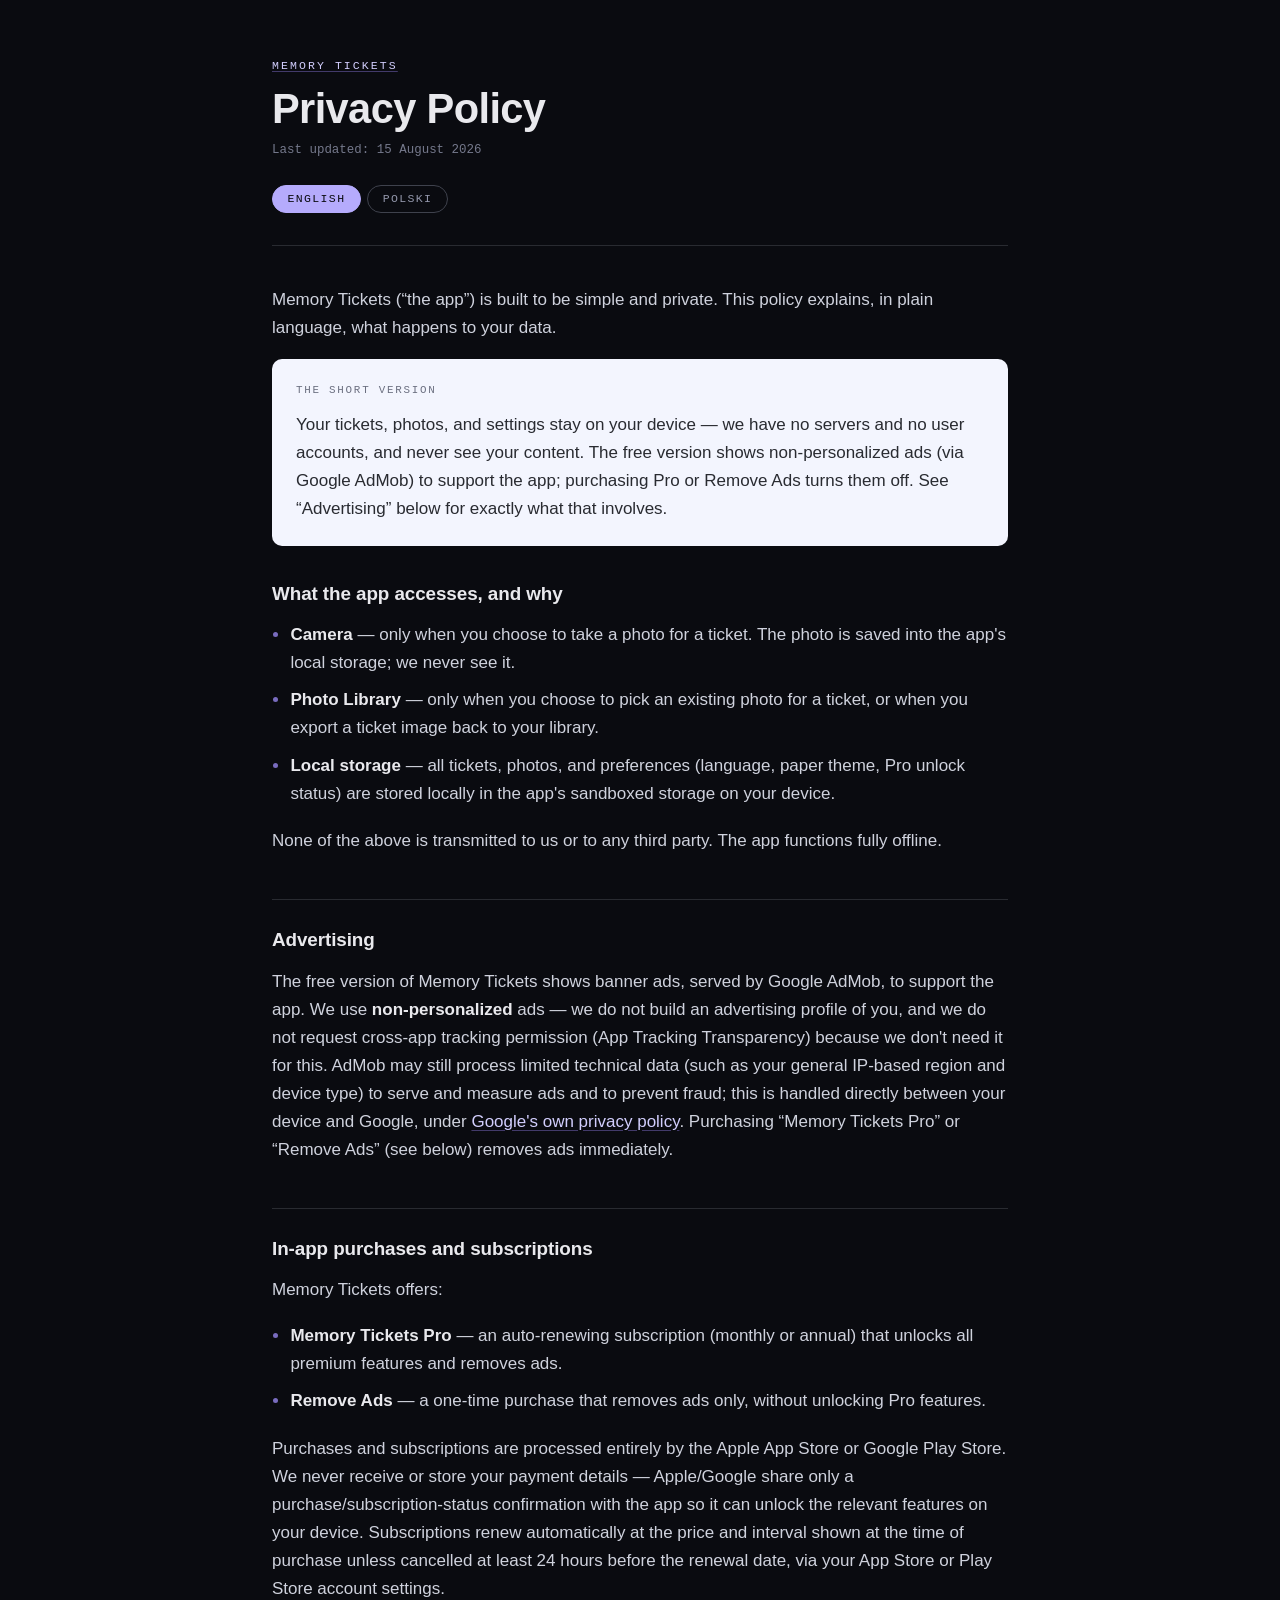
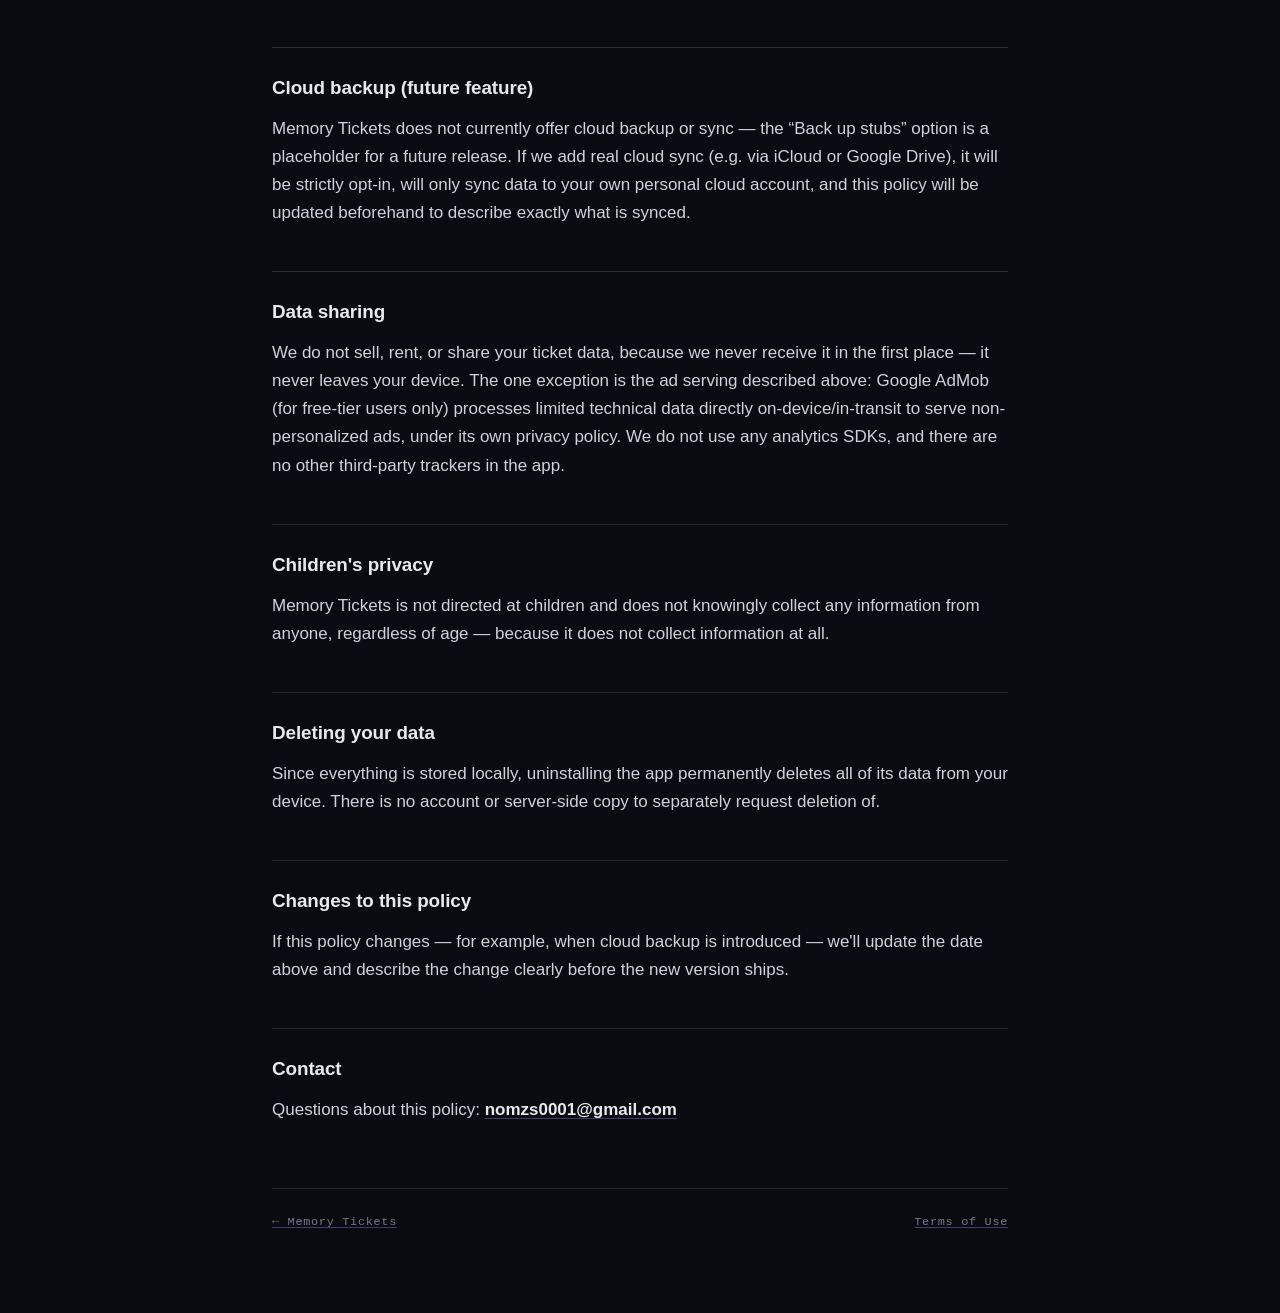
==== privacy-policy.html @ 6f2deb5b "Memory Tickets legal and support pages" ====
<!doctype html>
<html lang="en">
<head>
<meta charset="utf-8">
<meta name="viewport" content="width=device-width, initial-scale=1">
<title>Privacy Policy — Memory Tickets</title>
<meta name="description" content="Memory Tickets privacy policy. Your tickets, photos and settings stay on your device.">
<meta name="color-scheme" content="dark">
<link rel="stylesheet" href="style.css">
<link rel="icon" href="data:image/svg+xml,<svg xmlns='http://www.w3.org/2000/svg' viewBox='0 0 100 100'><text y='.9em' font-size='90'>🎫</text></svg>">
<script>document.documentElement.className += " js";</script>
</head>
<body>
<div class="wrap">

  <header class="masthead">
    <p class="eyebrow"><a href="index.html">Memory Tickets</a></p>
    <h1 data-t-en="Privacy Policy" data-t-pl="Polityka prywatności">Privacy Policy</h1>
    <p class="updated"
       data-t-en="Last updated: 15 August 2026"
       data-t-pl="Ostatnia aktualizacja: 15 sierpnia 2026">Last updated: 15 August 2026</p>
    <div class="langbar">
      <button type="button" data-set-lang="en" aria-pressed="true">English</button>
      <button type="button" data-set-lang="pl" aria-pressed="false">Polski</button>
    </div>
  </header>

  <!-- ============================ ENGLISH ============================ -->
  <div data-lang="en" class="is-active" lang="en">

    <p>Memory Tickets (“the app”) is built to be simple and private. This policy
      explains, in plain language, what happens to your data.</p>

    <div class="stub">
      <span class="stub-label">The short version</span>
      <p>Your tickets, photos, and settings stay on your device — we have no servers
        and no user accounts, and never see your content. The free version shows
        non-personalized ads (via Google AdMob) to support the app; purchasing Pro or
        Remove Ads turns them off. See “Advertising” below for exactly what that
        involves.</p>
    </div>

    <h2>What the app accesses, and why</h2>
    <ul>
      <li><strong>Camera</strong> — only when you choose to take a photo for a ticket.
        The photo is saved into the app's local storage; we never see it.</li>
      <li><strong>Photo Library</strong> — only when you choose to pick an existing
        photo for a ticket, or when you export a ticket image back to your library.</li>
      <li><strong>Local storage</strong> — all tickets, photos, and preferences
        (language, paper theme, Pro unlock status) are stored locally in the app's
        sandboxed storage on your device.</li>
    </ul>
    <p>None of the above is transmitted to us or to any third party. The app functions
      fully offline.</p>

    <h2>Advertising</h2>
    <p>The free version of Memory Tickets shows banner ads, served by Google AdMob, to
      support the app. We use <strong>non-personalized</strong> ads — we do not build an
      advertising profile of you, and we do not request cross-app tracking permission
      (App Tracking Transparency) because we don't need it for this. AdMob may still
      process limited technical data (such as your general IP-based region and device
      type) to serve and measure ads and to prevent fraud; this is handled directly
      between your device and Google, under
      <a href="https://policies.google.com/privacy">Google's own privacy policy</a>.
      Purchasing “Memory Tickets Pro” or “Remove Ads” (see below) removes ads
      immediately.</p>

    <h2>In-app purchases and subscriptions</h2>
    <p>Memory Tickets offers:</p>
    <ul>
      <li><strong>Memory Tickets Pro</strong> — an auto-renewing subscription (monthly
        or annual) that unlocks all premium features and removes ads.</li>
      <li><strong>Remove Ads</strong> — a one-time purchase that removes ads only,
        without unlocking Pro features.</li>
    </ul>
    <p>Purchases and subscriptions are processed entirely by the Apple App Store or
      Google Play Store. We never receive or store your payment details — Apple/Google
      share only a purchase/subscription-status confirmation with the app so it can
      unlock the relevant features on your device. Subscriptions renew automatically at
      the price and interval shown at the time of purchase unless cancelled at least
      24 hours before the renewal date, via your App Store or Play Store account
      settings.</p>

    <h2>Cloud backup (future feature)</h2>
    <p>Memory Tickets does not currently offer cloud backup or sync — the “Back up
      stubs” option is a placeholder for a future release. If we add real cloud sync
      (e.g. via iCloud or Google Drive), it will be strictly opt-in, will only sync data
      to your own personal cloud account, and this policy will be updated beforehand to
      describe exactly what is synced.</p>

    <h2>Data sharing</h2>
    <p>We do not sell, rent, or share your ticket data, because we never receive it in
      the first place — it never leaves your device. The one exception is the ad serving
      described above: Google AdMob (for free-tier users only) processes limited
      technical data directly on-device/in-transit to serve non-personalized ads, under
      its own privacy policy. We do not use any analytics SDKs, and there are no other
      third-party trackers in the app.</p>

    <h2>Children's privacy</h2>
    <p>Memory Tickets is not directed at children and does not knowingly collect any
      information from anyone, regardless of age — because it does not collect
      information at all.</p>

    <h2>Deleting your data</h2>
    <p>Since everything is stored locally, uninstalling the app permanently deletes all
      of its data from your device. There is no account or server-side copy to
      separately request deletion of.</p>

    <h2>Changes to this policy</h2>
    <p>If this policy changes — for example, when cloud backup is introduced — we'll
      update the date above and describe the change clearly before the new version
      ships.</p>

    <h2>Contact</h2>
    <p>Questions about this policy:
      <a href="mailto:nomzs0001@gmail.com"><strong>nomzs0001@gmail.com</strong></a></p>
  </div>

  <!-- ============================ POLSKI ============================ -->
  <div data-lang="pl" lang="pl">

    <p>Memory Tickets („aplikacja”) zostało zaprojektowane tak, by było proste
      i prywatne. Niniejsza polityka wyjaśnia prostym językiem, co dzieje się z Twoimi
      danymi.</p>

    <div class="stub">
      <span class="stub-label">W skrócie</span>
      <p>Twoje bilety, zdjęcia i ustawienia pozostają na Twoim urządzeniu — nie mamy
        serwerów ani kont użytkowników i nigdy nie widzimy Twoich treści. Wersja
        bezpłatna wyświetla niespersonalizowane reklamy (przez Google AdMob), które
        wspierają rozwój aplikacji; zakup Pro lub „Usuń reklamy” je wyłącza. Szczegóły
        w sekcji „Reklamy” poniżej.</p>
    </div>

    <h2>Do czego aplikacja ma dostęp i dlaczego</h2>
    <ul>
      <li><strong>Aparat</strong> — wyłącznie wtedy, gdy sam zdecydujesz się zrobić
        zdjęcie do biletu. Zdjęcie zapisywane jest w lokalnej pamięci aplikacji; nigdy
        go nie widzimy.</li>
      <li><strong>Galeria zdjęć</strong> — wyłącznie wtedy, gdy sam wybierzesz
        istniejące zdjęcie do biletu albo wyeksportujesz obraz biletu z powrotem do
        galerii.</li>
      <li><strong>Pamięć lokalna</strong> — wszystkie bilety, zdjęcia i preferencje
        (język, motyw papieru, status Pro) przechowywane są lokalnie, w wydzielonej
        pamięci aplikacji na Twoim urządzeniu.</li>
    </ul>
    <p>Żadna z tych rzeczy nie jest przesyłana do nas ani do jakiejkolwiek strony
      trzeciej. Aplikacja działa w pełni offline.</p>

    <h2>Reklamy</h2>
    <p>Bezpłatna wersja Memory Tickets wyświetla banery reklamowe serwowane przez Google
      AdMob, które wspierają rozwój aplikacji. Używamy reklam
      <strong>niespersonalizowanych</strong> — nie budujemy Twojego profilu reklamowego
      i nie prosimy o zgodę na śledzenie między aplikacjami (App Tracking Transparency),
      ponieważ nie jest nam ona do tego potrzebna. AdMob może mimo to przetwarzać
      ograniczone dane techniczne (takie jak przybliżony region wynikający z adresu IP
      czy typ urządzenia), aby wyświetlać i mierzyć reklamy oraz zapobiegać nadużyciom;
      odbywa się to bezpośrednio między Twoim urządzeniem a Google, na zasadach
      <a href="https://policies.google.com/privacy">polityki prywatności Google</a>.
      Zakup „Memory Tickets Pro” lub „Usuń reklamy” (patrz niżej) natychmiast usuwa
      reklamy.</p>

    <h2>Zakupy w aplikacji i subskrypcje</h2>
    <p>Memory Tickets oferuje:</p>
    <ul>
      <li><strong>Memory Tickets Pro</strong> — automatycznie odnawiającą się
        subskrypcję (miesięczną lub roczną), która odblokowuje wszystkie funkcje premium
        i usuwa reklamy.</li>
      <li><strong>Usuń reklamy</strong> — jednorazowy zakup, który usuwa wyłącznie
        reklamy, bez odblokowywania funkcji Pro.</li>
    </ul>
    <p>Zakupy i subskrypcje obsługiwane są w całości przez Apple App Store lub Google
      Play. Nigdy nie otrzymujemy ani nie przechowujemy Twoich danych płatniczych —
      Apple/Google przekazują aplikacji wyłącznie potwierdzenie statusu zakupu lub
      subskrypcji, aby mogła odblokować odpowiednie funkcje na Twoim urządzeniu.
      Subskrypcje odnawiają się automatycznie w cenie i interwale pokazanych w momencie
      zakupu, o ile nie zostaną anulowane co najmniej 24 godziny przed datą odnowienia,
      w ustawieniach konta App Store lub Google Play.</p>

    <h2>Kopia zapasowa w chmurze (funkcja przyszła)</h2>
    <p>Memory Tickets nie oferuje obecnie kopii zapasowej ani synchronizacji w chmurze —
      opcja „Kopia zapasowa biletów” to zapowiedź przyszłej wersji. Jeśli dodamy
      prawdziwą synchronizację (np. przez iCloud lub Google Drive), będzie ona wyłącznie
      dobrowolna, będzie synchronizować dane tylko z Twoim własnym, osobistym kontem
      w chmurze, a niniejsza polityka zostanie wcześniej zaktualizowana o dokładny opis
      tego, co jest synchronizowane.</p>

    <h2>Udostępnianie danych</h2>
    <p>Nie sprzedajemy, nie wynajmujemy ani nie udostępniamy danych Twoich biletów,
      ponieważ nigdy ich nie otrzymujemy — nie opuszczają one Twojego urządzenia.
      Jedynym wyjątkiem jest opisane wyżej serwowanie reklam: Google AdMob (wyłącznie
      dla użytkowników wersji bezpłatnej) przetwarza ograniczone dane techniczne
      bezpośrednio na urządzeniu i w trakcie przesyłu, aby wyświetlać reklamy
      niespersonalizowane, na zasadach własnej polityki prywatności. Nie używamy żadnych
      SDK analitycznych i w aplikacji nie ma żadnych innych mechanizmów śledzących.</p>

    <h2>Prywatność dzieci</h2>
    <p>Memory Tickets nie jest skierowane do dzieci i świadomie nie zbiera żadnych
      informacji od nikogo, niezależnie od wieku — ponieważ w ogóle nie zbiera
      informacji.</p>

    <h2>Usuwanie danych</h2>
    <p>Ponieważ wszystko przechowywane jest lokalnie, odinstalowanie aplikacji trwale
      usuwa wszystkie jej dane z Twojego urządzenia. Nie istnieje żadne konto ani kopia
      po stronie serwera, o której usunięcie trzeba by osobno wnioskować.</p>

    <h2>Zmiany w polityce</h2>
    <p>Jeśli niniejsza polityka ulegnie zmianie — na przykład przy wprowadzeniu kopii
      zapasowej w chmurze — zaktualizujemy datę powyżej i jasno opiszemy zmianę, zanim
      nowa wersja trafi do użytkowników.</p>

    <h2>Kontakt</h2>
    <p>Pytania dotyczące tej polityki:
      <a href="mailto:nomzs0001@gmail.com"><strong>nomzs0001@gmail.com</strong></a></p>
  </div>

  <footer>
    <span><a href="index.html">← Memory Tickets</a></span>
    <span><a href="terms-of-use.html">Terms of Use</a></span>
  </footer>

</div>
<script src="lang.js"></script>
</body>
</html>
---- style.css ----
/* Memory Tickets — legal & support site.
   Palette mirrors the app's "Nocturne" design system (see
   ios/MemoryTickets/Sources/DesignSystem/Colors.swift). No external fonts or
   assets: the page must load instantly and work offline for store reviewers. */

:root {
  --bg: #0a0b10;
  --paper: #f3f5fe;
  --paper-text: #292b31;
  --text: #e9e9ed;
  --muted-1: #9397ab;
  --muted-2: #75798c;
  --muted-3: #595d6c;
  --hairline: #3f424d;
  --subtle: #292b31;
  --accent-300: #d2cefd;
  --accent-400: #b5abfc;
  --accent: #9184d9;
  --accent-700: #796cbf;
  --accent-900: #423a6a;

  --mono: ui-monospace, SFMono-Regular, "SF Mono", Menlo, Consolas,
    "Liberation Mono", monospace;
  --sans: -apple-system, BlinkMacSystemFont, "Segoe UI", Roboto, Helvetica,
    Arial, sans-serif;

  --measure: 46rem;
}

* { box-sizing: border-box; }

html { -webkit-text-size-adjust: 100%; }

body {
  margin: 0;
  background: var(--bg);
  color: var(--text);
  font-family: var(--sans);
  font-size: 17px;
  line-height: 1.65;
  /* Long-form legal text reads better slightly narrower than full-width. */
  padding: 0 1.25rem 5rem;
}

.wrap {
  max-width: var(--measure);
  margin: 0 auto;
}

/* ---------- Masthead ---------- */

header.masthead {
  padding: 3.5rem 0 2rem;
  border-bottom: 1px solid var(--subtle);
  margin-bottom: 2.5rem;
}

.eyebrow {
  font-family: var(--mono);
  font-size: 0.72rem;
  letter-spacing: 0.18em;
  text-transform: uppercase;
  color: var(--accent-400);
  margin: 0 0 0.6rem;
}

h1 {
  font-size: clamp(1.9rem, 5vw, 2.6rem);
  line-height: 1.15;
  letter-spacing: -0.015em;
  margin: 0 0 0.5rem;
  font-weight: 700;
}

.updated {
  font-family: var(--mono);
  font-size: 0.78rem;
  color: var(--muted-2);
  margin: 0;
}

/* ---------- Long-form content ---------- */

h2 {
  font-size: 1.18rem;
  letter-spacing: -0.005em;
  margin: 2.75rem 0 0.75rem;
  padding-top: 1.5rem;
  border-top: 1px solid var(--subtle);
  font-weight: 650;
}

h2:first-of-type { border-top: none; padding-top: 0; margin-top: 1.5rem; }

p, li { color: #cfd2dd; }

p { margin: 0 0 1.1rem; }

ul { margin: 0 0 1.2rem; padding-left: 1.15rem; }
li { margin-bottom: 0.6rem; }
li::marker { color: var(--accent-700); }

strong { color: var(--text); font-weight: 650; }

a {
  color: var(--accent-300);
  text-decoration-color: var(--accent-900);
  text-underline-offset: 0.15em;
}
a:hover { text-decoration-color: var(--accent-400); }

/* The "short version" callout — styled as a ticket stub in cream paper,
   echoing the app's core visual motif. */
.stub {
  background: var(--paper);
  color: var(--paper-text);
  border-radius: 10px;
  padding: 1.4rem 1.5rem;
  margin: 0 0 2rem;
  position: relative;
}
.stub p { color: var(--paper-text); margin: 0; }
.stub p + p { margin-top: 0.9rem; }
.stub strong { color: #14151a; }
.stub a { color: #4a3f8f; text-decoration-color: #b5abfc; }
.stub .stub-label {
  font-family: var(--mono);
  font-size: 0.68rem;
  letter-spacing: 0.16em;
  text-transform: uppercase;
  color: #6b6f80;
  display: block;
  margin-bottom: 0.7rem;
}

/* ---------- Language toggle ---------- */

.langbar {
  display: flex;
  gap: 0.4rem;
  align-items: center;
  margin-top: 1.5rem;
}

.langbar button {
  font-family: var(--mono);
  font-size: 0.72rem;
  letter-spacing: 0.12em;
  text-transform: uppercase;
  color: var(--muted-1);
  background: transparent;
  border: 1px solid var(--hairline);
  border-radius: 999px;
  padding: 0.4rem 0.9rem;
  cursor: pointer;
  transition: color 0.15s, border-color 0.15s, background 0.15s;
}
.langbar button:hover { color: var(--text); border-color: var(--muted-3); }
.langbar button[aria-pressed="true"] {
  color: var(--bg);
  background: var(--accent-400);
  border-color: var(--accent-400);
}

/* Without JS, both language versions stay visible — a store reviewer must
   never hit a blank page. JS marks the root, and only then do we filter. */
.js [data-lang] { display: none; }
.js [data-lang].is-active { display: block; }

/* When both are shown (no-JS), separate them clearly. */
[data-lang] + [data-lang] {
  margin-top: 4rem;
  padding-top: 2.5rem;
  border-top: 2px solid var(--hairline);
}
.js [data-lang] + [data-lang] {
  margin-top: 0;
  padding-top: 0;
  border-top: none;
}

/* ---------- Index / landing ---------- */

.lede {
  font-size: 1.1rem;
  color: var(--muted-1);
  max-width: 34rem;
}

.cards {
  display: grid;
  gap: 1rem;
  grid-template-columns: repeat(auto-fit, minmax(15rem, 1fr));
  margin: 2.5rem 0;
  padding: 0;
  list-style: none;
}

.card {
  display: block;
  border: 1px solid var(--hairline);
  border-radius: 12px;
  padding: 1.35rem 1.4rem;
  text-decoration: none;
  transition: border-color 0.15s, background 0.15s;
  background: #0e0f16;
}
.card:hover { border-color: var(--accent-700); background: #12131c; }
.card h3 {
  margin: 0 0 0.35rem;
  font-size: 1.02rem;
  color: var(--text);
  font-weight: 650;
}
.card p { margin: 0; font-size: 0.92rem; color: var(--muted-2); }

.contact {
  border: 1px solid var(--subtle);
  border-radius: 12px;
  padding: 1.5rem;
  margin-top: 2.5rem;
}
.contact h2 { border: none; padding-top: 0; margin-top: 0; }

/* ---------- Footer ---------- */

footer {
  margin-top: 4rem;
  padding-top: 1.5rem;
  border-top: 1px solid var(--subtle);
  font-family: var(--mono);
  font-size: 0.74rem;
  letter-spacing: 0.06em;
  color: var(--muted-3);
  display: flex;
  flex-wrap: wrap;
  gap: 0.5rem 1.25rem;
  justify-content: space-between;
}
footer a { color: var(--muted-2); }
footer a:hover { color: var(--accent-300); }

/* ---------- Motion / accessibility ---------- */

@media (prefers-reduced-motion: reduce) {
  * { transition: none !important; }
}

:focus-visible {
  outline: 2px solid var(--accent-400);
  outline-offset: 2px;
  border-radius: 3px;
}

/* Light-mode readers: keep the dark treatment (it is the brand), but ensure
   we never inherit a transparent body from the host. */
@media (prefers-color-scheme: light) {
  body { background: var(--bg); color: var(--text); }
}
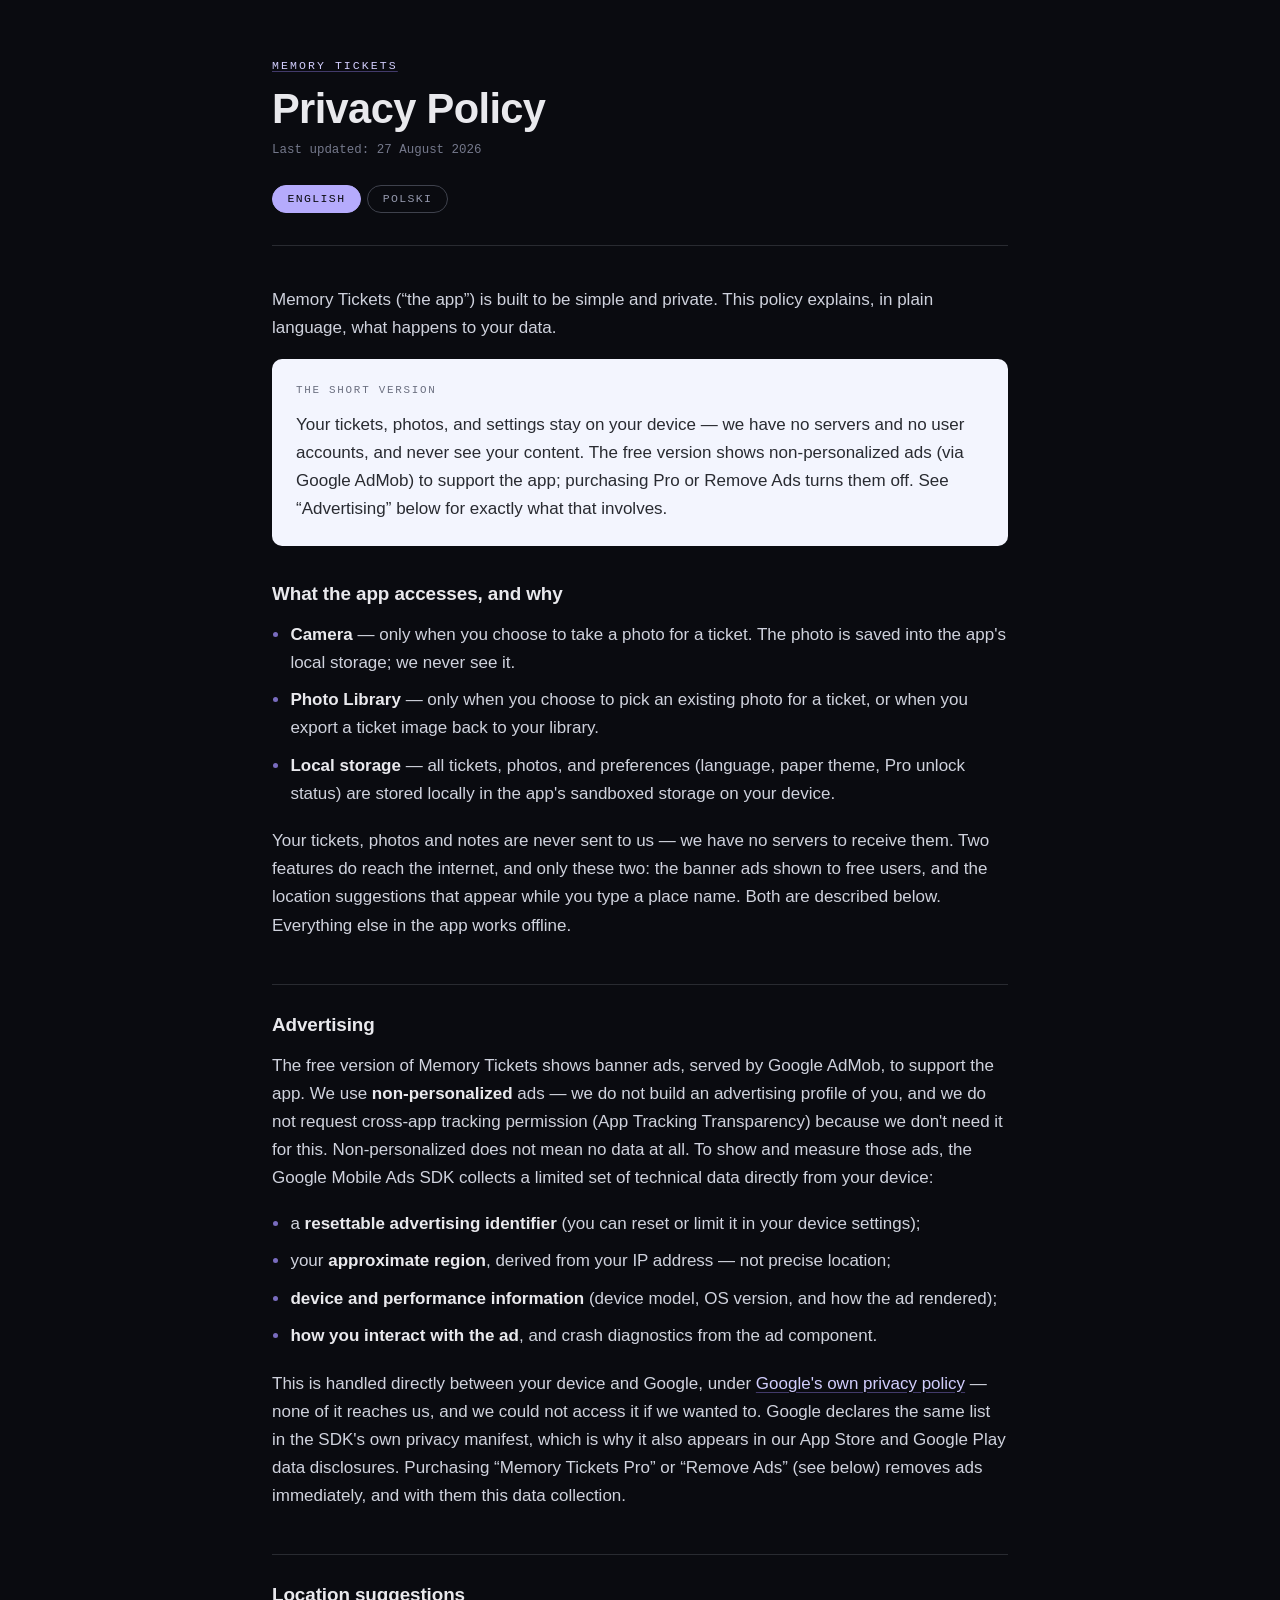
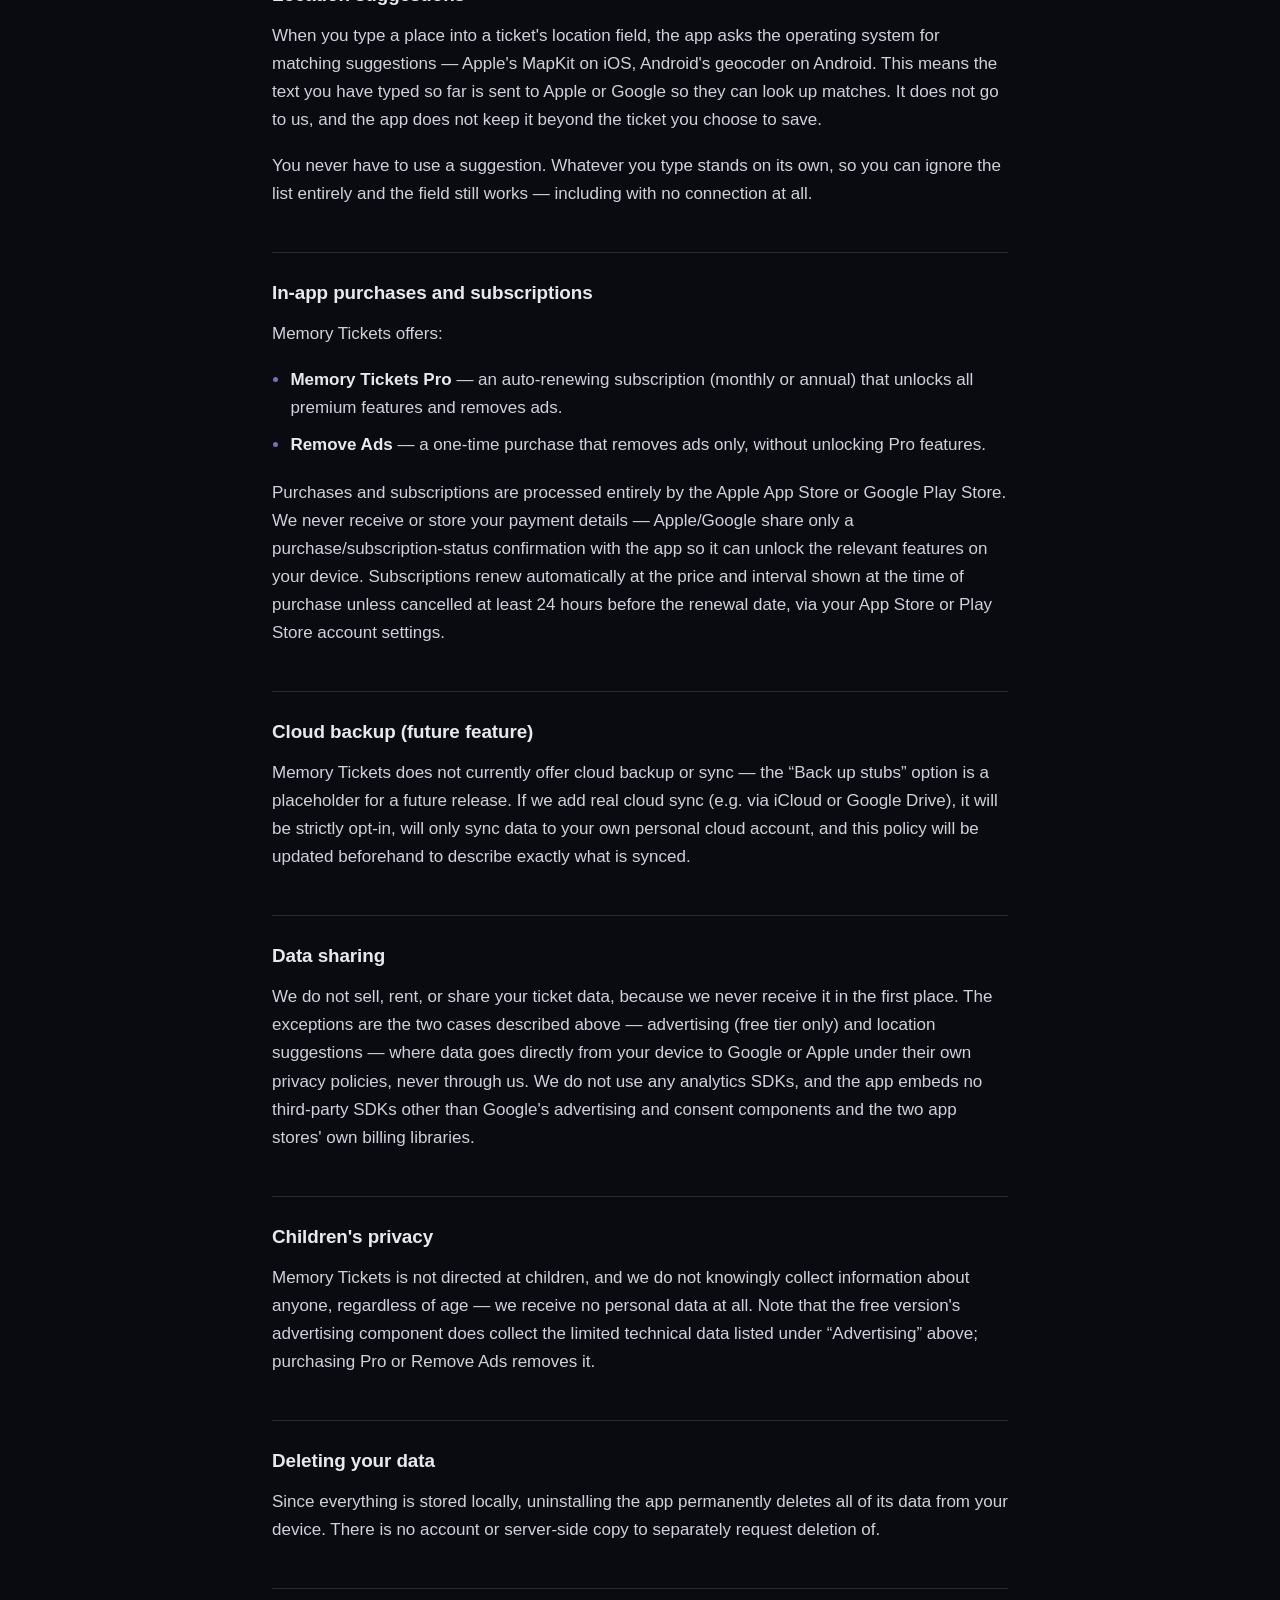
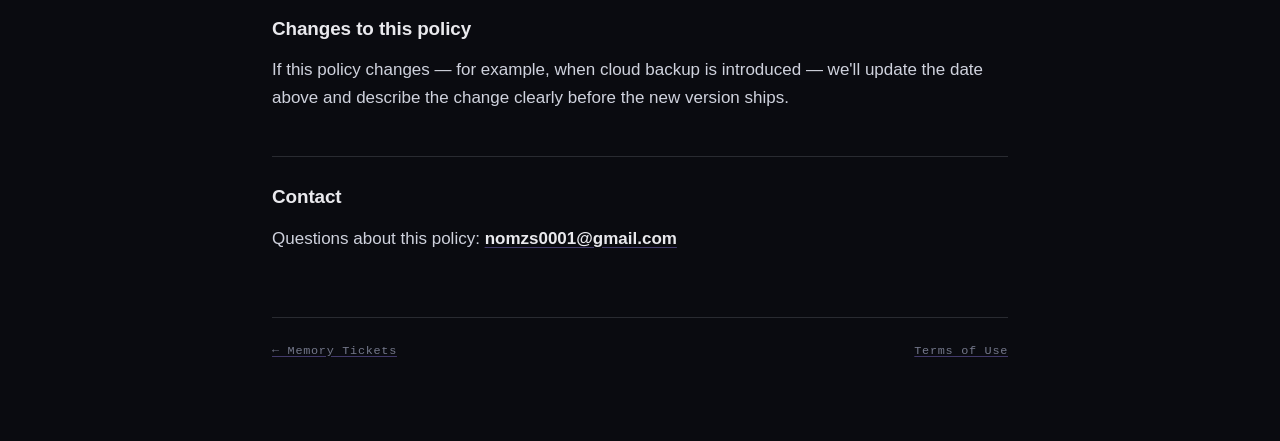
==== commit d7e7cc81: "Publish the corrected privacy policy; retarget the landing copy The privacy policy live on this site" ====
--- a/privacy-policy.html
+++ b/privacy-policy.html
@@ -17,8 +17,8 @@
     <p class="eyebrow"><a href="index.html">Memory Tickets</a></p>
     <h1 data-t-en="Privacy Policy" data-t-pl="Polityka prywatności">Privacy Policy</h1>
     <p class="updated"
-       data-t-en="Last updated: 15 August 2026"
-       data-t-pl="Ostatnia aktualizacja: 15 sierpnia 2026">Last updated: 15 August 2026</p>
+       data-t-en="Last updated: 27 August 2026"
+       data-t-pl="Ostatnia aktualizacja: 27 sierpnia 2026">Last updated: 27 August 2026</p>
     <div class="langbar">
       <button type="button" data-set-lang="en" aria-pressed="true">English</button>
       <button type="button" data-set-lang="pl" aria-pressed="false">Polski</button>
@@ -50,20 +50,45 @@
         (language, paper theme, Pro unlock status) are stored locally in the app's
         sandboxed storage on your device.</li>
     </ul>
-    <p>None of the above is transmitted to us or to any third party. The app functions
-      fully offline.</p>
+    <p>Your tickets, photos and notes are never sent to us — we have no servers to
+      receive them. Two features do reach the internet, and only these two: the banner
+      ads shown to free users, and the location suggestions that appear while you type a
+      place name. Both are described below. Everything else in the app works offline.</p>
 
     <h2>Advertising</h2>
     <p>The free version of Memory Tickets shows banner ads, served by Google AdMob, to
       support the app. We use <strong>non-personalized</strong> ads — we do not build an
       advertising profile of you, and we do not request cross-app tracking permission
-      (App Tracking Transparency) because we don't need it for this. AdMob may still
-      process limited technical data (such as your general IP-based region and device
-      type) to serve and measure ads and to prevent fraud; this is handled directly
-      between your device and Google, under
-      <a href="https://policies.google.com/privacy">Google's own privacy policy</a>.
-      Purchasing “Memory Tickets Pro” or “Remove Ads” (see below) removes ads
-      immediately.</p>
+      (App Tracking Transparency) because we don't need it for this. Non-personalized does not mean
+      no data at all. To show and measure those ads, the Google Mobile Ads SDK collects a
+      limited set of technical data directly from your device:</p>
+    <ul>
+      <li>a <strong>resettable advertising identifier</strong> (you can reset or limit it
+        in your device settings);</li>
+      <li>your <strong>approximate region</strong>, derived from your IP address — not
+        precise location;</li>
+      <li><strong>device and performance information</strong> (device model, OS version,
+        and how the ad rendered);</li>
+      <li><strong>how you interact with the ad</strong>, and crash diagnostics from the
+        ad component.</li>
+    </ul>
+    <p>This is handled directly between your device and Google, under
+      <a href="https://policies.google.com/privacy">Google's own privacy policy</a> —
+      none of it reaches us, and we could not access it if we wanted to. Google declares
+      the same list in the SDK's own privacy manifest, which is why it also appears in
+      our App Store and Google Play data disclosures. Purchasing “Memory Tickets Pro” or
+      “Remove Ads” (see below) removes ads immediately, and with them this data
+      collection.</p>
+
+    <h2>Location suggestions</h2>
+    <p>When you type a place into a ticket's location field, the app asks the operating
+      system for matching suggestions — Apple's MapKit on iOS, Android's geocoder on
+      Android. This means the text you have typed so far is sent to Apple or Google so
+      they can look up matches. It does not go to us, and the app does not keep it beyond
+      the ticket you choose to save.</p>
+    <p>You never have to use a suggestion. Whatever you type stands on its own, so you can
+      ignore the list entirely and the field still works — including with no connection at
+      all.</p>
 
     <h2>In-app purchases and subscriptions</h2>
     <p>Memory Tickets offers:</p>
@@ -90,16 +115,19 @@
 
     <h2>Data sharing</h2>
     <p>We do not sell, rent, or share your ticket data, because we never receive it in
-      the first place — it never leaves your device. The one exception is the ad serving
-      described above: Google AdMob (for free-tier users only) processes limited
-      technical data directly on-device/in-transit to serve non-personalized ads, under
-      its own privacy policy. We do not use any analytics SDKs, and there are no other
-      third-party trackers in the app.</p>
+      the first place. The exceptions are the two cases described above — advertising
+      (free tier only) and location suggestions — where data goes directly from your
+      device to Google or Apple under their own privacy policies, never through us. We do
+      not use any analytics SDKs, and the app embeds no third-party SDKs other than
+      Google's advertising and consent components and the two app stores' own billing
+      libraries.</p>
 
     <h2>Children's privacy</h2>
-    <p>Memory Tickets is not directed at children and does not knowingly collect any
-      information from anyone, regardless of age — because it does not collect
-      information at all.</p>
+    <p>Memory Tickets is not directed at children, and we do not knowingly collect
+      information about anyone, regardless of age — we receive no personal data at all.
+      Note that the free version's advertising component does collect the limited
+      technical data listed under “Advertising” above; purchasing Pro or Remove Ads
+      removes it.</p>
 
     <h2>Deleting your data</h2>
     <p>Since everything is stored locally, uninstalling the app permanently deletes all
@@ -144,21 +172,48 @@
         (język, motyw papieru, status Pro) przechowywane są lokalnie, w wydzielonej
         pamięci aplikacji na Twoim urządzeniu.</li>
     </ul>
-    <p>Żadna z tych rzeczy nie jest przesyłana do nas ani do jakiejkolwiek strony
-      trzeciej. Aplikacja działa w pełni offline.</p>
+    <p>Twoje bilety, zdjęcia i notatki nigdy nie trafiają do nas — nie mamy serwerów,
+      które mogłyby je odebrać. Dwie funkcje łączą się z internetem i tylko te dwie:
+      baner reklamowy pokazywany w wersji bezpłatnej oraz podpowiedzi lokalizacji
+      pojawiające się podczas wpisywania nazwy miejsca. Obie opisujemy poniżej. Cała
+      reszta aplikacji działa offline.</p>
 
     <h2>Reklamy</h2>
     <p>Bezpłatna wersja Memory Tickets wyświetla banery reklamowe serwowane przez Google
       AdMob, które wspierają rozwój aplikacji. Używamy reklam
       <strong>niespersonalizowanych</strong> — nie budujemy Twojego profilu reklamowego
       i nie prosimy o zgodę na śledzenie między aplikacjami (App Tracking Transparency),
-      ponieważ nie jest nam ona do tego potrzebna. AdMob może mimo to przetwarzać
-      ograniczone dane techniczne (takie jak przybliżony region wynikający z adresu IP
-      czy typ urządzenia), aby wyświetlać i mierzyć reklamy oraz zapobiegać nadużyciom;
-      odbywa się to bezpośrednio między Twoim urządzeniem a Google, na zasadach
-      <a href="https://policies.google.com/privacy">polityki prywatności Google</a>.
-      Zakup „Memory Tickets Pro” lub „Usuń reklamy” (patrz niżej) natychmiast usuwa
-      reklamy.</p>
+      ponieważ nie jest nam ona do tego potrzebna. Niespersonalizowane nie
+      oznacza jednak „bez żadnych danych”. Aby wyświetlić i zmierzyć te reklamy, pakiet
+      Google Mobile Ads pobiera z Twojego urządzenia ograniczony zestaw danych
+      technicznych:</p>
+    <ul>
+      <li><strong>resetowalny identyfikator reklamowy</strong> (możesz go zresetować lub
+        ograniczyć w ustawieniach urządzenia);</li>
+      <li><strong>przybliżony region</strong> ustalony na podstawie adresu IP — nie
+        dokładną lokalizację;</li>
+      <li><strong>informacje o urządzeniu i jego wydajności</strong> (model, wersja
+        systemu, sposób wyrenderowania reklamy);</li>
+      <li><strong>sposób interakcji z reklamą</strong> oraz dane diagnostyczne awarii
+        komponentu reklamowego.</li>
+    </ul>
+    <p>Odbywa się to bezpośrednio między Twoim urządzeniem a Google, na zasadach
+      <a href="https://policies.google.com/privacy">polityki prywatności Google</a> —
+      nic z tego do nas nie trafia i nie moglibyśmy uzyskać do tego dostępu, nawet
+      gdybyśmy chcieli. Google deklaruje tę samą listę we własnym manifeście prywatności
+      pakietu, dlatego pojawia się ona również w naszych deklaracjach danych w App Store
+      i Google Play. Zakup „Memory Tickets Pro” lub „Usuń reklamy” (patrz niżej)
+      natychmiast usuwa reklamy, a wraz z nimi to zbieranie danych.</p>
+
+    <h2>Podpowiedzi lokalizacji</h2>
+    <p>Gdy wpisujesz miejsce w pole lokalizacji biletu, aplikacja prosi system operacyjny
+      o pasujące podpowiedzi — MapKit firmy Apple na iOS, geokoder Androida na
+      Androidzie. Oznacza to, że wpisany dotąd tekst trafia do Apple lub Google, aby
+      wyszukać dopasowania. Nie trafia do nas, a aplikacja nie przechowuje go poza
+      biletem, który zdecydujesz się zapisać.</p>
+    <p>Nigdy nie musisz korzystać z podpowiedzi. To, co wpiszesz, jest wystarczające samo
+      w sobie, więc możesz całkowicie zignorować listę, a pole nadal zadziała — również
+      bez połączenia z internetem.</p>
 
     <h2>Zakupy w aplikacji i subskrypcje</h2>
     <p>Memory Tickets oferuje:</p>
@@ -187,17 +242,18 @@
 
     <h2>Udostępnianie danych</h2>
     <p>Nie sprzedajemy, nie wynajmujemy ani nie udostępniamy danych Twoich biletów,
-      ponieważ nigdy ich nie otrzymujemy — nie opuszczają one Twojego urządzenia.
-      Jedynym wyjątkiem jest opisane wyżej serwowanie reklam: Google AdMob (wyłącznie
-      dla użytkowników wersji bezpłatnej) przetwarza ograniczone dane techniczne
-      bezpośrednio na urządzeniu i w trakcie przesyłu, aby wyświetlać reklamy
-      niespersonalizowane, na zasadach własnej polityki prywatności. Nie używamy żadnych
-      SDK analitycznych i w aplikacji nie ma żadnych innych mechanizmów śledzących.</p>
+      ponieważ w ogóle ich nie otrzymujemy. Wyjątkiem są dwie sytuacje opisane wyżej —
+      reklamy (tylko wersja bezpłatna) oraz podpowiedzi lokalizacji — w których dane
+      trafiają bezpośrednio z Twojego urządzenia do Google lub Apple, na zasadach ich
+      własnych polityk prywatności, nigdy za naszym pośrednictwem. Nie używamy żadnych
+      SDK analitycznych, a aplikacja nie zawiera zewnętrznych pakietów innych niż
+      komponenty reklamowe i zgód Google oraz biblioteki płatności obu sklepów.</p>
 
     <h2>Prywatność dzieci</h2>
-    <p>Memory Tickets nie jest skierowane do dzieci i świadomie nie zbiera żadnych
-      informacji od nikogo, niezależnie od wieku — ponieważ w ogóle nie zbiera
-      informacji.</p>
+    <p>Memory Tickets nie jest skierowane do dzieci i nie zbieramy świadomie informacji
+      o nikim, niezależnie od wieku — nie otrzymujemy żadnych danych osobowych. Pamiętaj,
+      że komponent reklamowy w wersji bezpłatnej pobiera ograniczone dane techniczne
+      wymienione wyżej w sekcji „Reklamy”; zakup Pro lub „Usuń reklamy” to eliminuje.</p>
 
     <h2>Usuwanie danych</h2>
     <p>Ponieważ wszystko przechowywane jest lokalnie, odinstalowanie aplikacji trwale
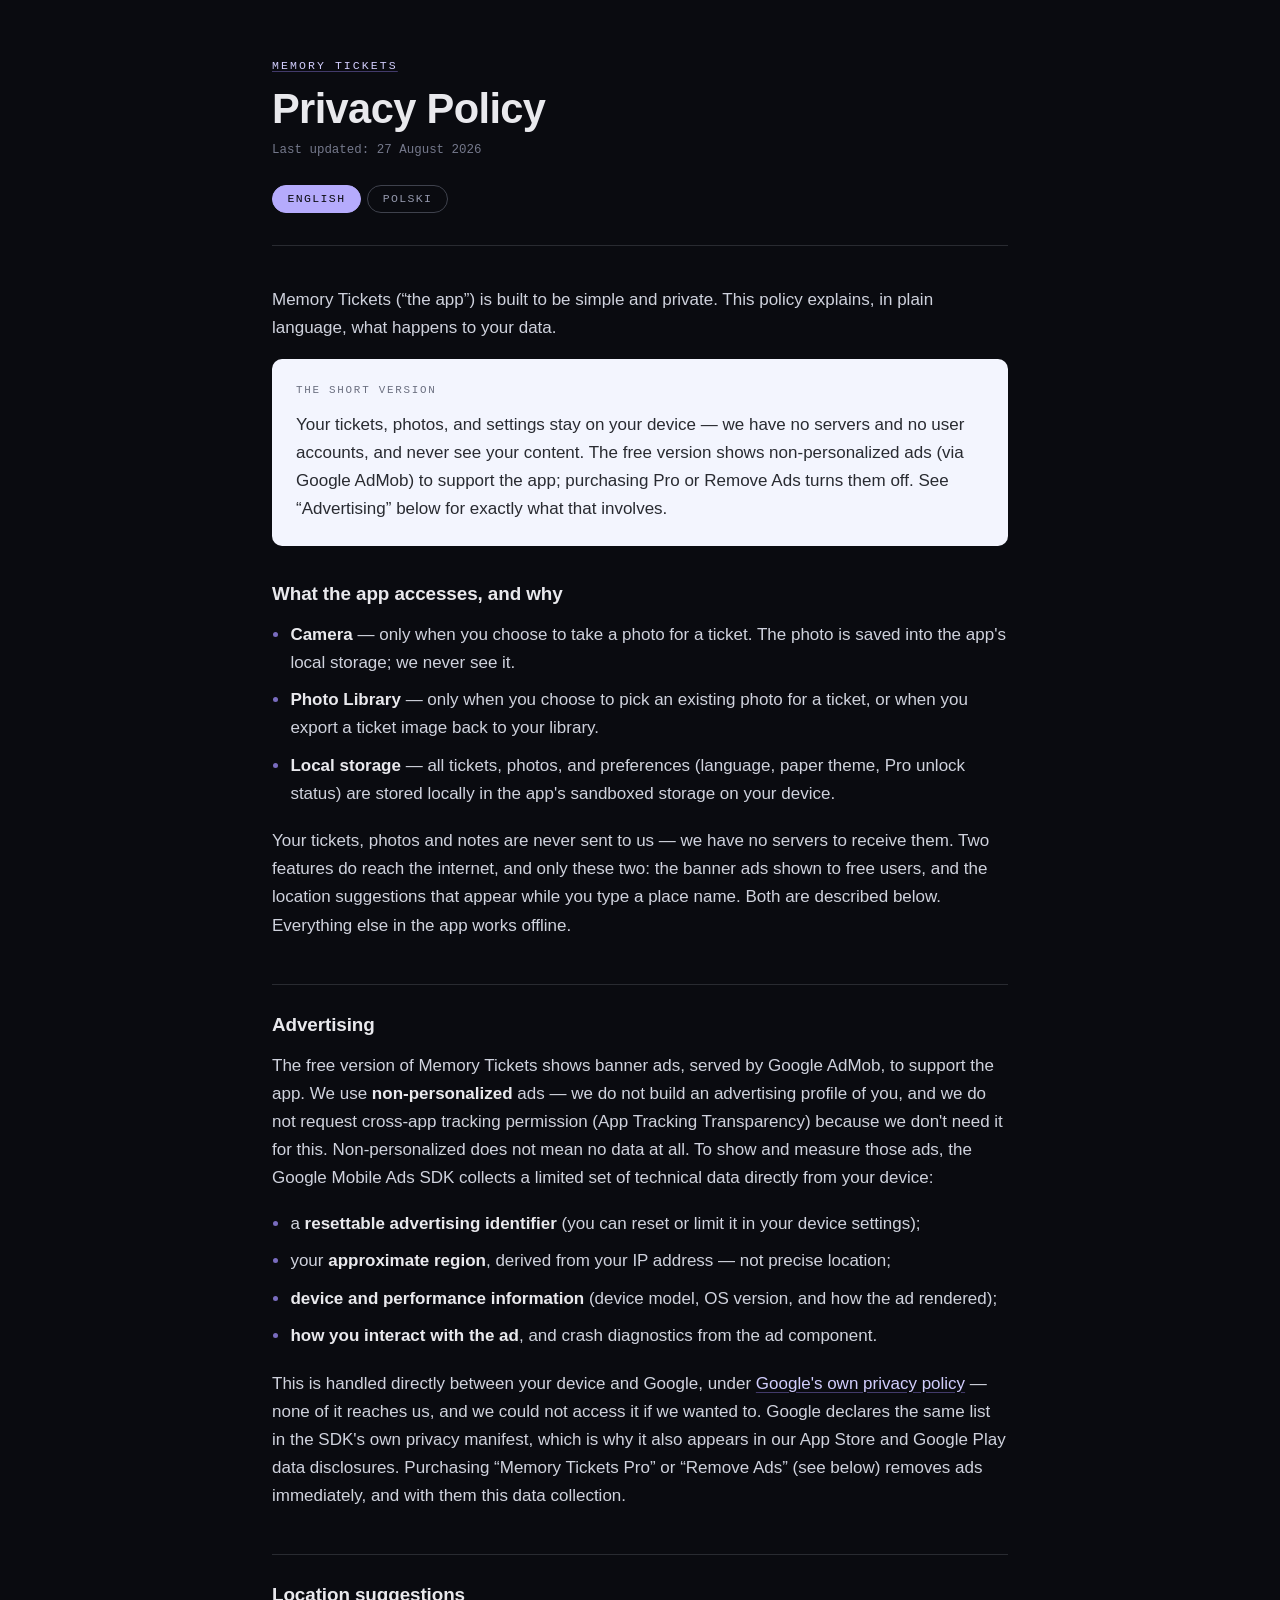
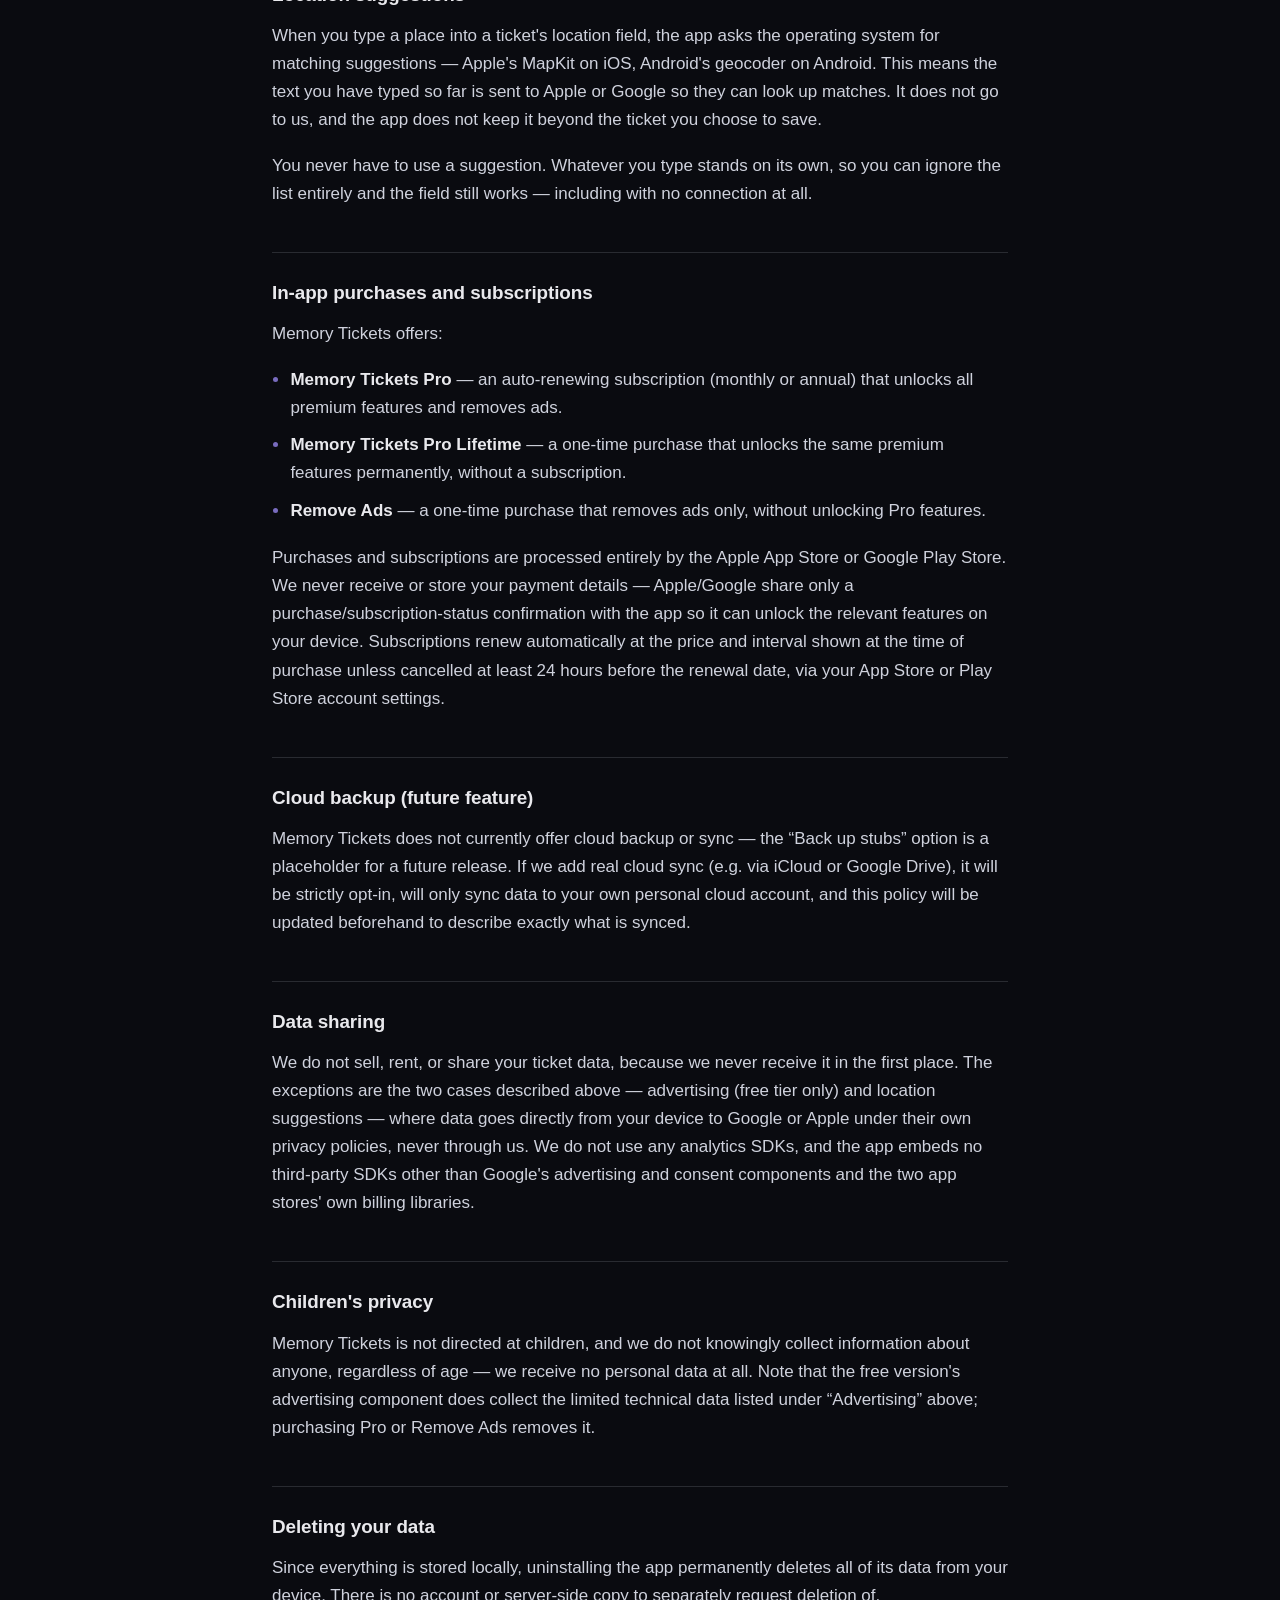
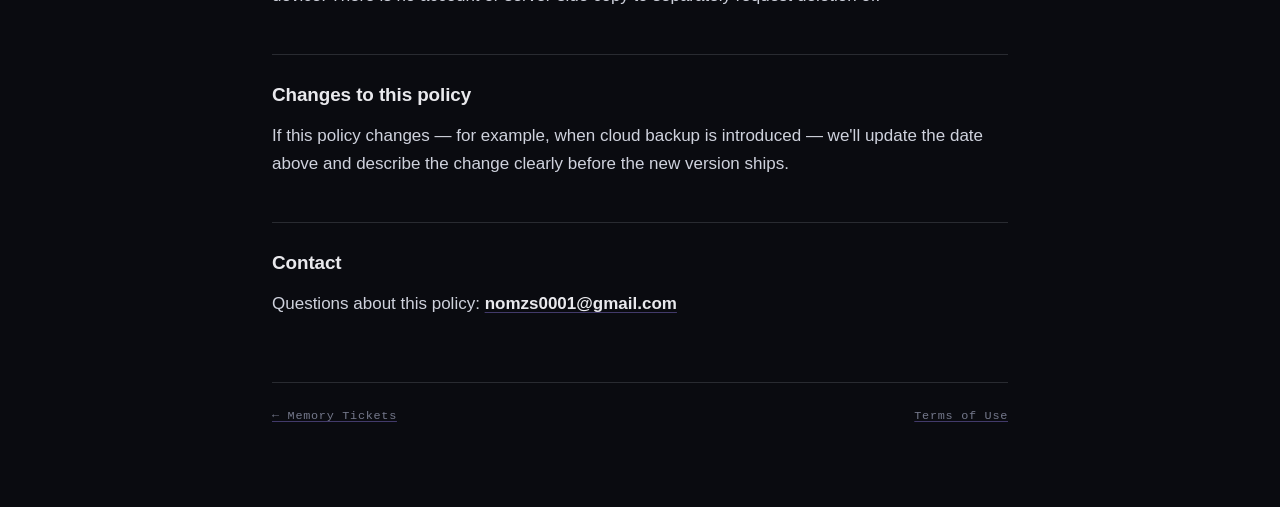
==== commit 6be83cca: "Name the lifetime purchase alongside the other two products The app now sells Memory Tickets Pro as " ====
--- a/privacy-policy.html
+++ b/privacy-policy.html
@@ -95,6 +95,8 @@
     <ul>
       <li><strong>Memory Tickets Pro</strong> — an auto-renewing subscription (monthly
         or annual) that unlocks all premium features and removes ads.</li>
+      <li><strong>Memory Tickets Pro Lifetime</strong> — a one-time purchase that
+        unlocks the same premium features permanently, without a subscription.</li>
       <li><strong>Remove Ads</strong> — a one-time purchase that removes ads only,
         without unlocking Pro features.</li>
     </ul>
@@ -221,6 +223,8 @@
       <li><strong>Memory Tickets Pro</strong> — automatycznie odnawiającą się
         subskrypcję (miesięczną lub roczną), która odblokowuje wszystkie funkcje premium
         i usuwa reklamy.</li>
+      <li><strong>Memory Tickets Pro Lifetime</strong> — jednorazowy zakup, który
+        odblokowuje te same funkcje premium na stałe, bez subskrypcji.</li>
       <li><strong>Usuń reklamy</strong> — jednorazowy zakup, który usuwa wyłącznie
         reklamy, bez odblokowywania funkcji Pro.</li>
     </ul>
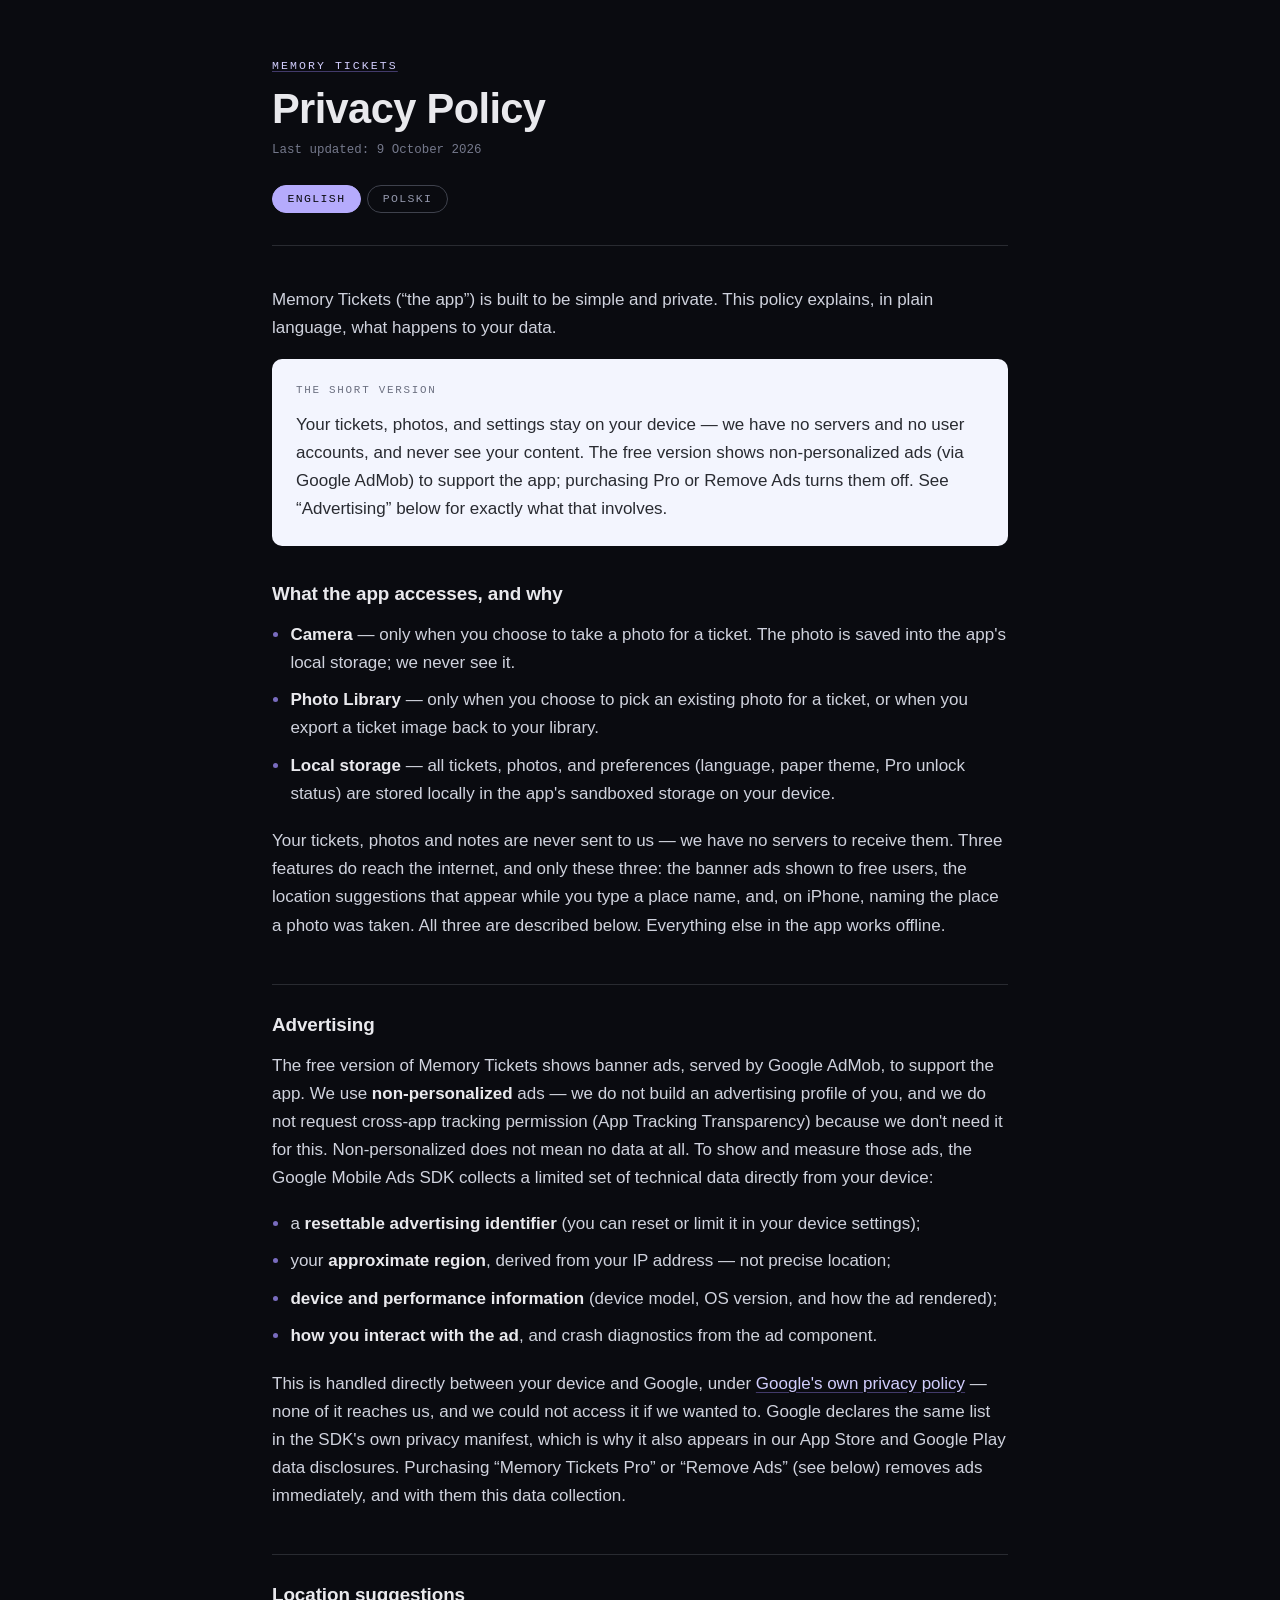
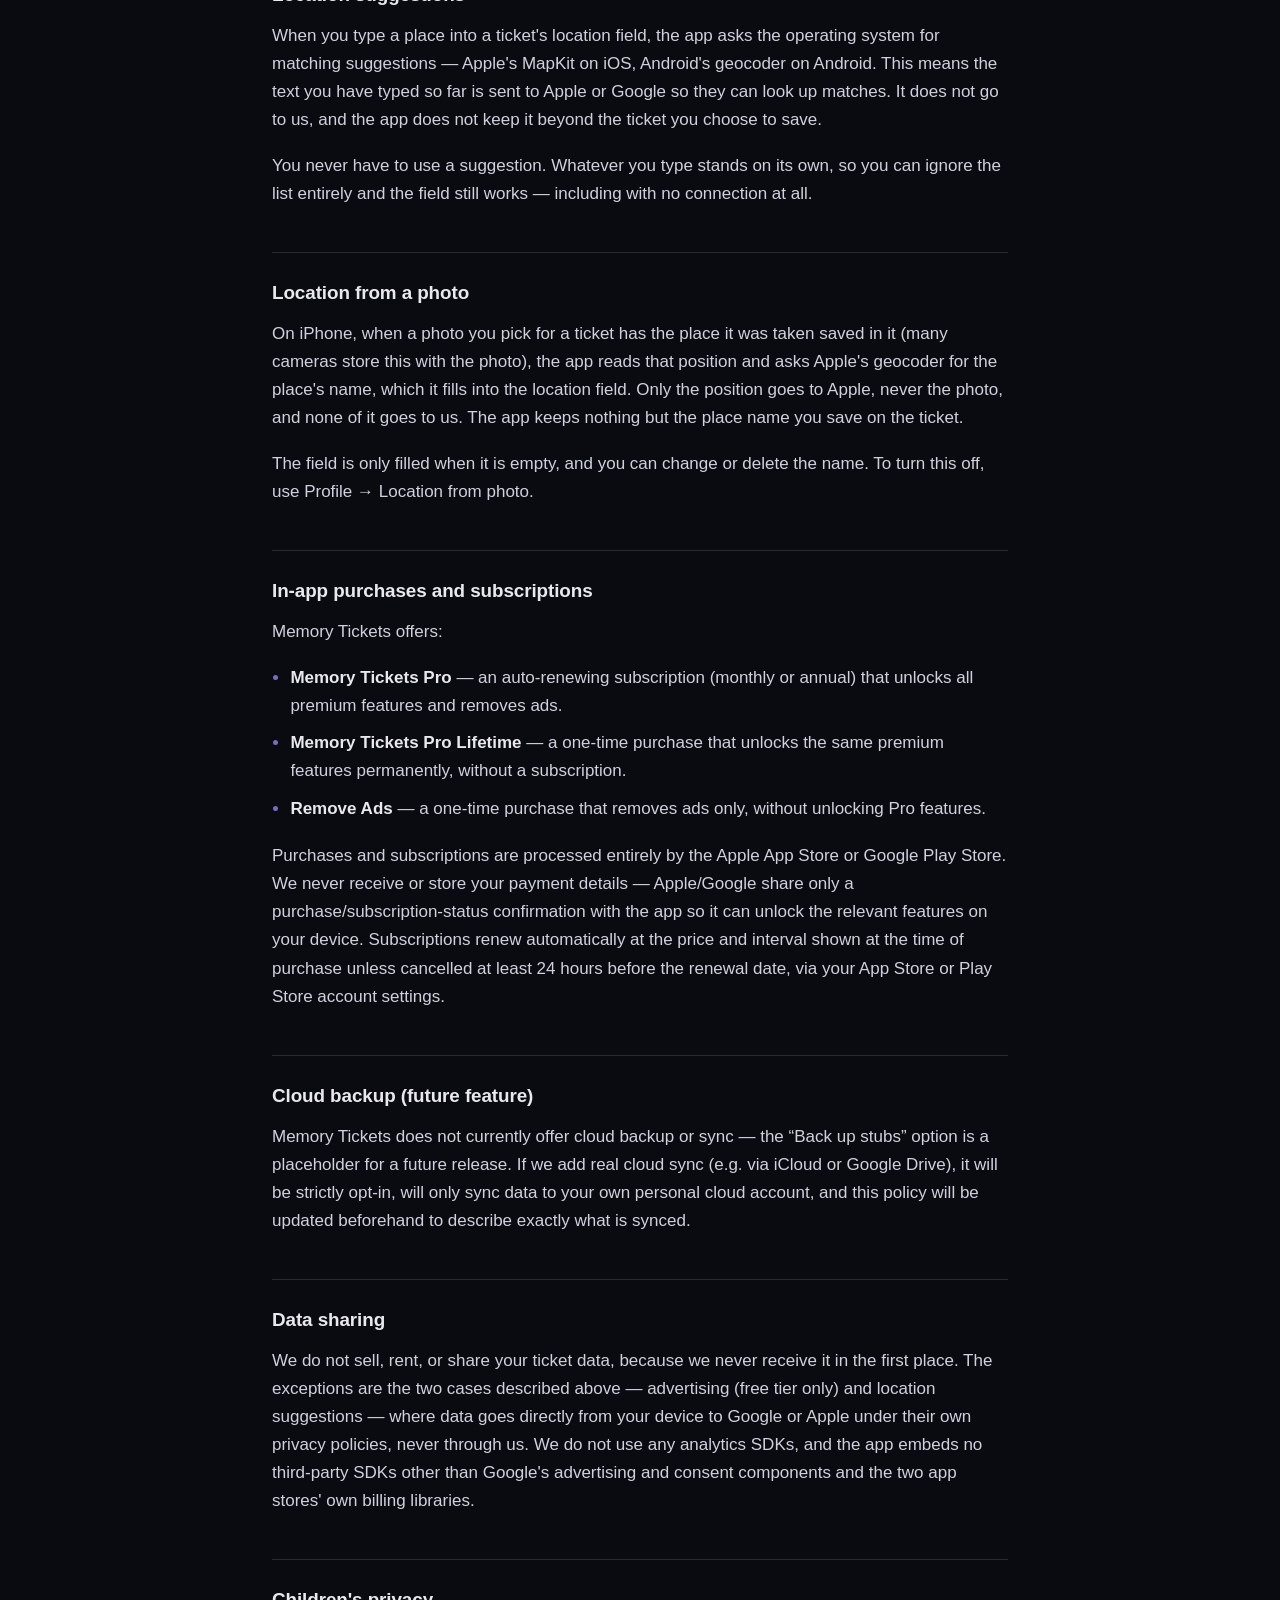
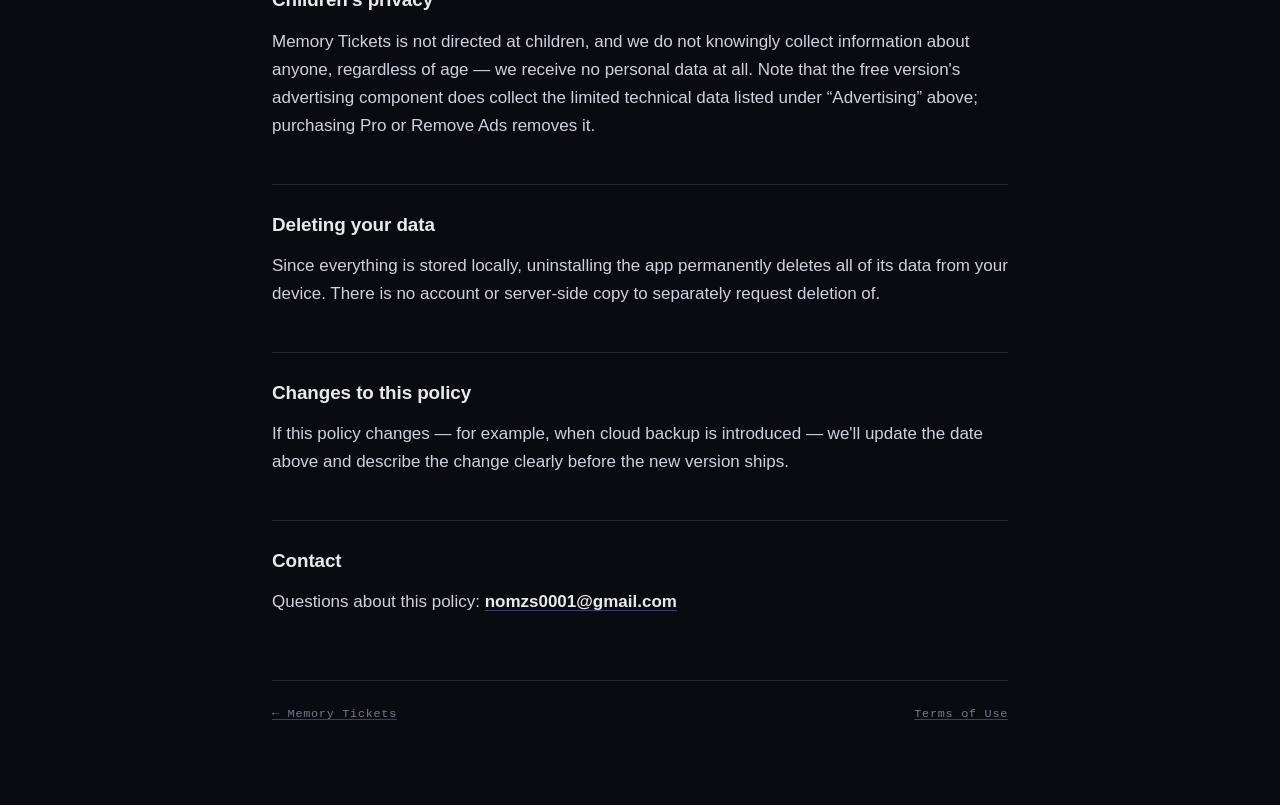
==== commit 523a8556: "Privacy policy: Location from a photo (iPhone), three features now reach the internet" ====
--- a/privacy-policy.html
+++ b/privacy-policy.html
@@ -17,8 +17,8 @@
     <p class="eyebrow"><a href="index.html">Memory Tickets</a></p>
     <h1 data-t-en="Privacy Policy" data-t-pl="Polityka prywatności">Privacy Policy</h1>
     <p class="updated"
-       data-t-en="Last updated: 27 August 2026"
-       data-t-pl="Ostatnia aktualizacja: 27 sierpnia 2026">Last updated: 27 August 2026</p>
+       data-t-en="Last updated: 9 October 2026"
+       data-t-pl="Ostatnia aktualizacja: 9 października 2026">Last updated: 9 October 2026</p>
     <div class="langbar">
       <button type="button" data-set-lang="en" aria-pressed="true">English</button>
       <button type="button" data-set-lang="pl" aria-pressed="false">Polski</button>
@@ -51,9 +51,7 @@
         sandboxed storage on your device.</li>
     </ul>
     <p>Your tickets, photos and notes are never sent to us — we have no servers to
-      receive them. Two features do reach the internet, and only these two: the banner
-      ads shown to free users, and the location suggestions that appear while you type a
-      place name. Both are described below. Everything else in the app works offline.</p>
+      receive them. Three features do reach the internet, and only these three: the banner ads shown to free users, the location suggestions that appear while you type a place name, and, on iPhone, naming the place a photo was taken. All three are described below. Everything else in the app works offline.</p>
 
     <h2>Advertising</h2>
     <p>The free version of Memory Tickets shows banner ads, served by Google AdMob, to
@@ -90,6 +88,10 @@
       ignore the list entirely and the field still works — including with no connection at
       all.</p>
 
+    <h2>Location from a photo</h2>
+    <p>On iPhone, when a photo you pick for a ticket has the place it was taken saved in it (many cameras store this with the photo), the app reads that position and asks Apple's geocoder for the place's name, which it fills into the location field. Only the position goes to Apple, never the photo, and none of it goes to us. The app keeps nothing but the place name you save on the ticket.</p>
+    <p>The field is only filled when it is empty, and you can change or delete the name. To turn this off, use Profile → Location from photo.</p>
+
     <h2>In-app purchases and subscriptions</h2>
     <p>Memory Tickets offers:</p>
     <ul>
@@ -175,9 +177,7 @@
         pamięci aplikacji na Twoim urządzeniu.</li>
     </ul>
     <p>Twoje bilety, zdjęcia i notatki nigdy nie trafiają do nas — nie mamy serwerów,
-      które mogłyby je odebrać. Dwie funkcje łączą się z internetem i tylko te dwie:
-      baner reklamowy pokazywany w wersji bezpłatnej oraz podpowiedzi lokalizacji
-      pojawiające się podczas wpisywania nazwy miejsca. Obie opisujemy poniżej. Cała
+      które mogłyby je odebrać. Trzy funkcje łączą się z internetem i tylko te trzy: baner reklamowy pokazywany w wersji bezpłatnej, podpowiedzi lokalizacji pojawiające się podczas wpisywania nazwy miejsca oraz, na iPhonie, nazwa miejsca, w którym zrobiono zdjęcie. Wszystkie trzy opisujemy poniżej. Cała
       reszta aplikacji działa offline.</p>
 
     <h2>Reklamy</h2>
@@ -217,6 +217,10 @@
       w sobie, więc możesz całkowicie zignorować listę, a pole nadal zadziała — również
       bez połączenia z internetem.</p>
 
+    <h2>Lokalizacja ze zdjęcia</h2>
+    <p>Na iPhonie, gdy zdjęcie wybrane do biletu ma zapisane miejsce, w którym je zrobiono (wiele aparatów zapisuje je razem ze zdjęciem), aplikacja odczytuje tę pozycję i prosi geokoder Apple o nazwę miejsca, którą wpisuje w pole lokalizacji. Do Apple trafia tylko sama pozycja, nigdy zdjęcie, a do nas nic. Aplikacja zachowuje jedynie nazwę miejsca zapisaną na bilecie.</p>
+    <p>Pole wypełnia się tylko wtedy, gdy jest puste, a nazwę możesz zmienić lub usunąć. Funkcję wyłączysz w Profilu → Lokalizacja ze zdjęcia.</p>
+
     <h2>Zakupy w aplikacji i subskrypcje</h2>
     <p>Memory Tickets oferuje:</p>
     <ul>
